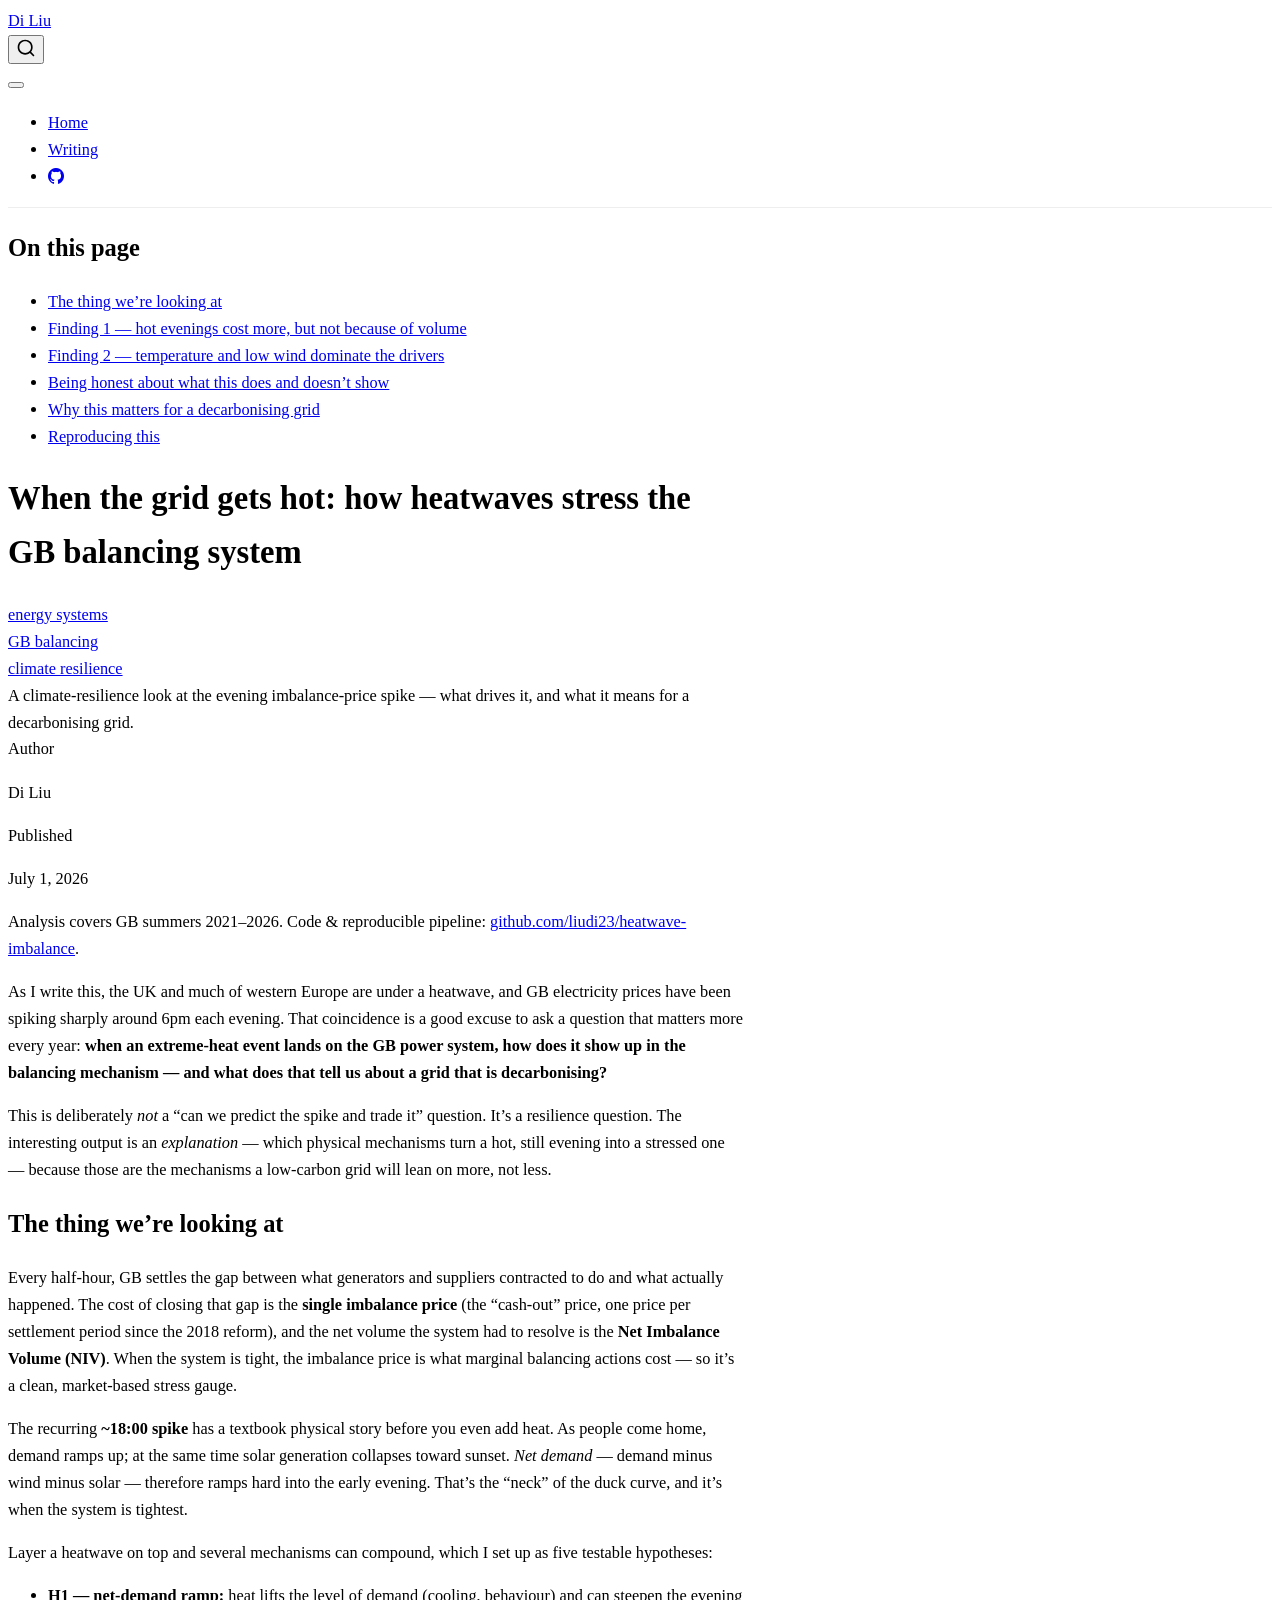
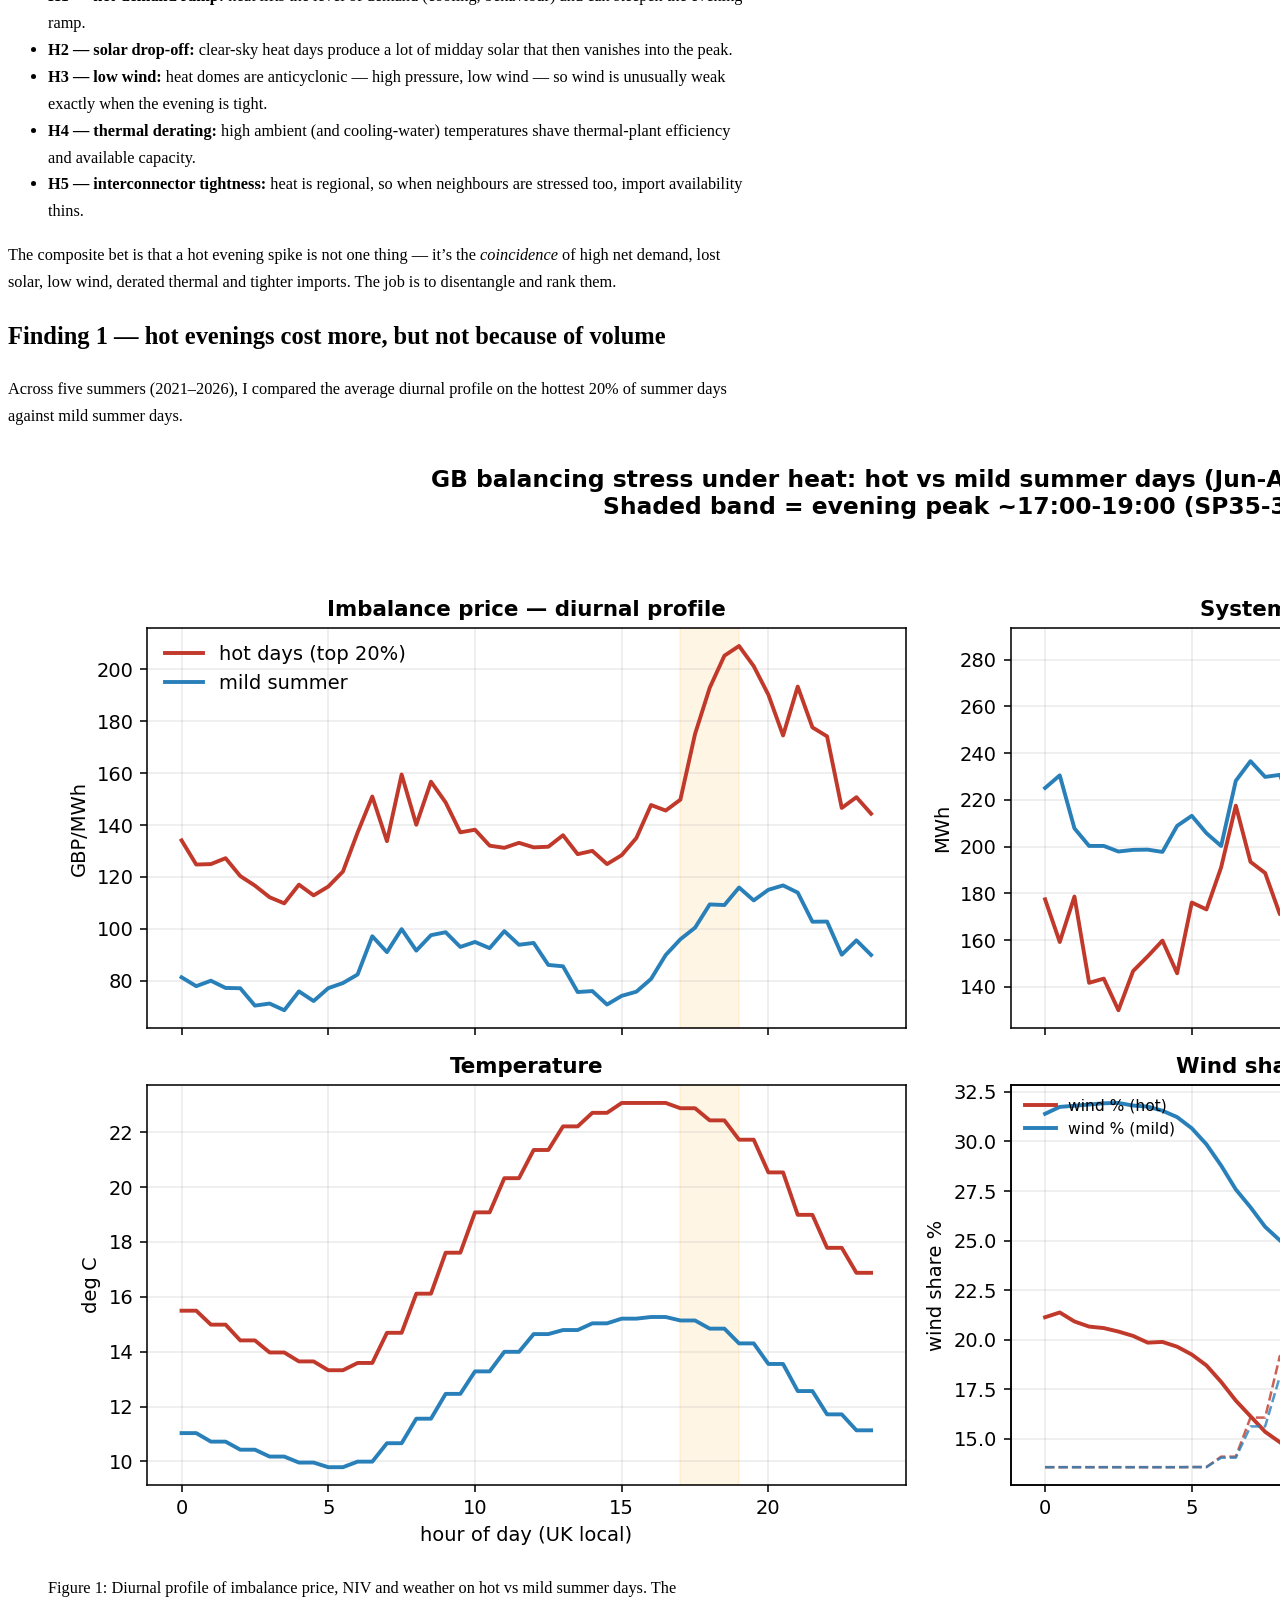
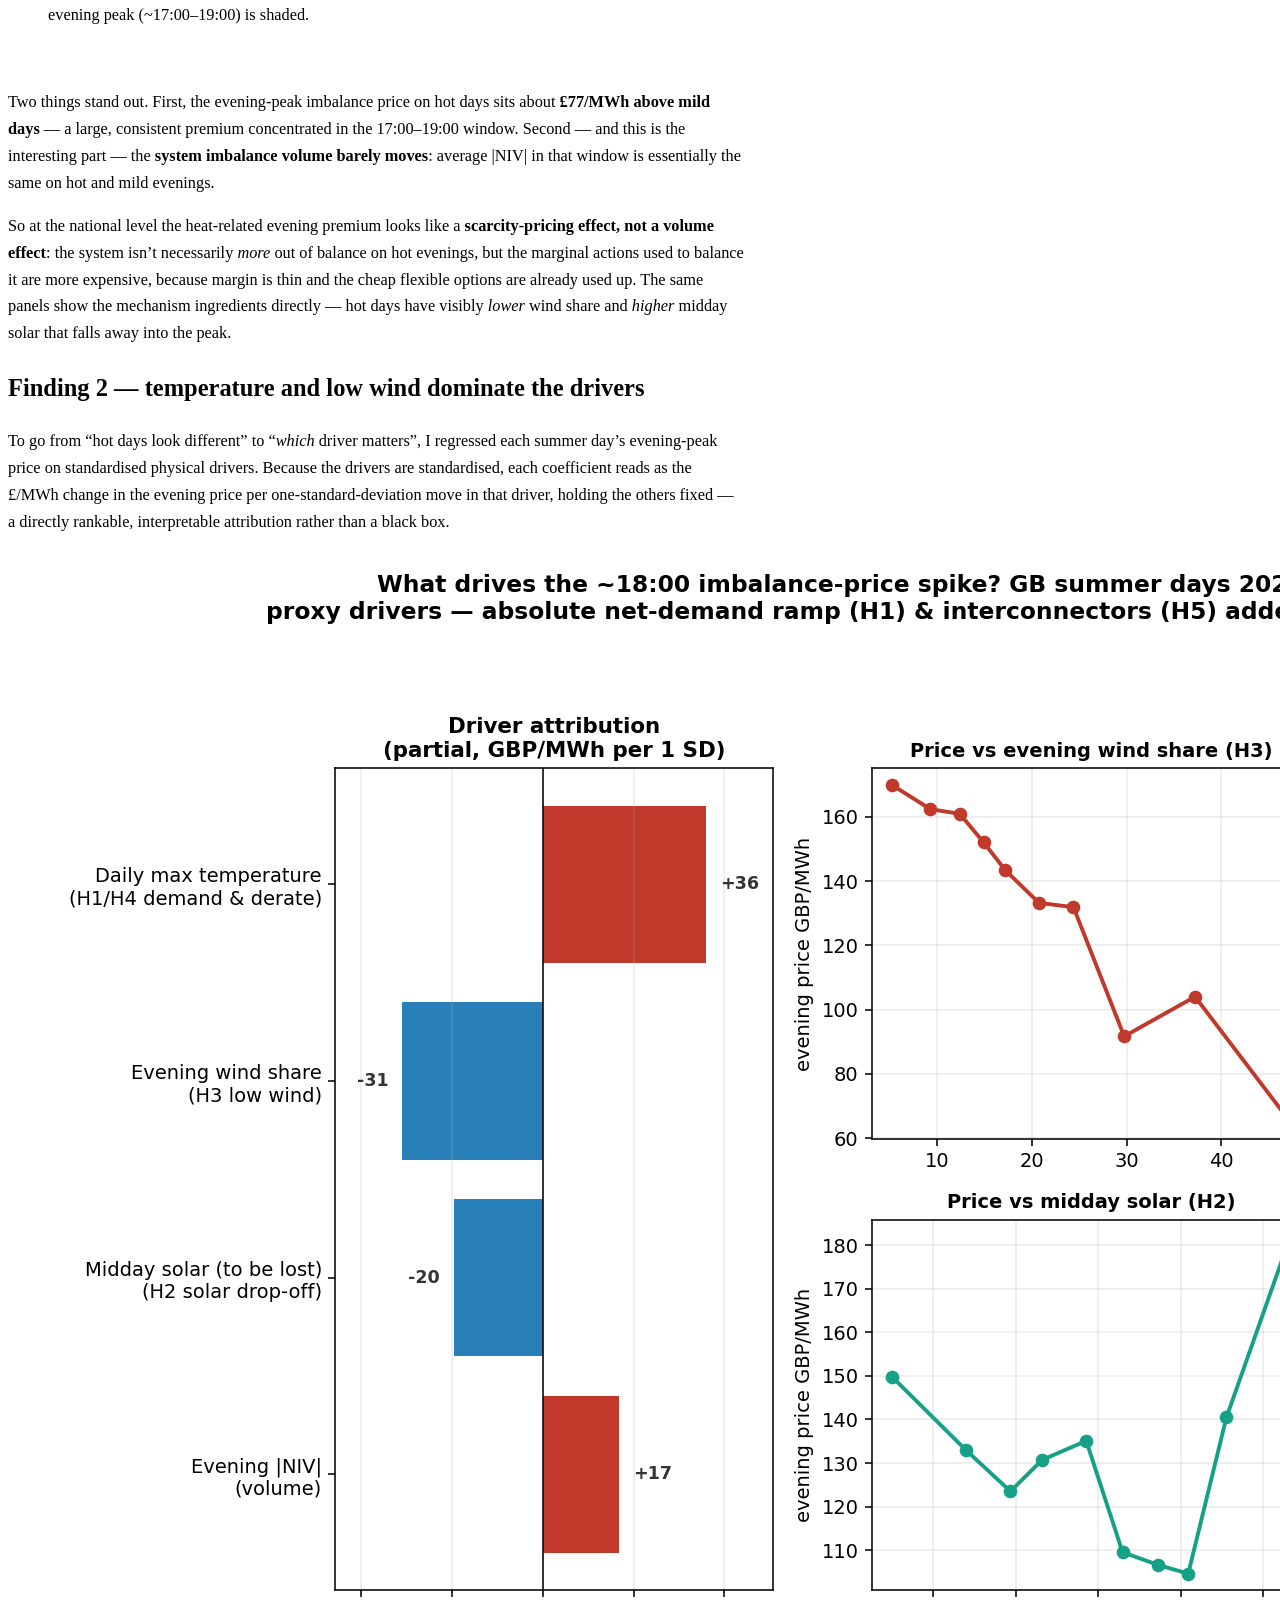
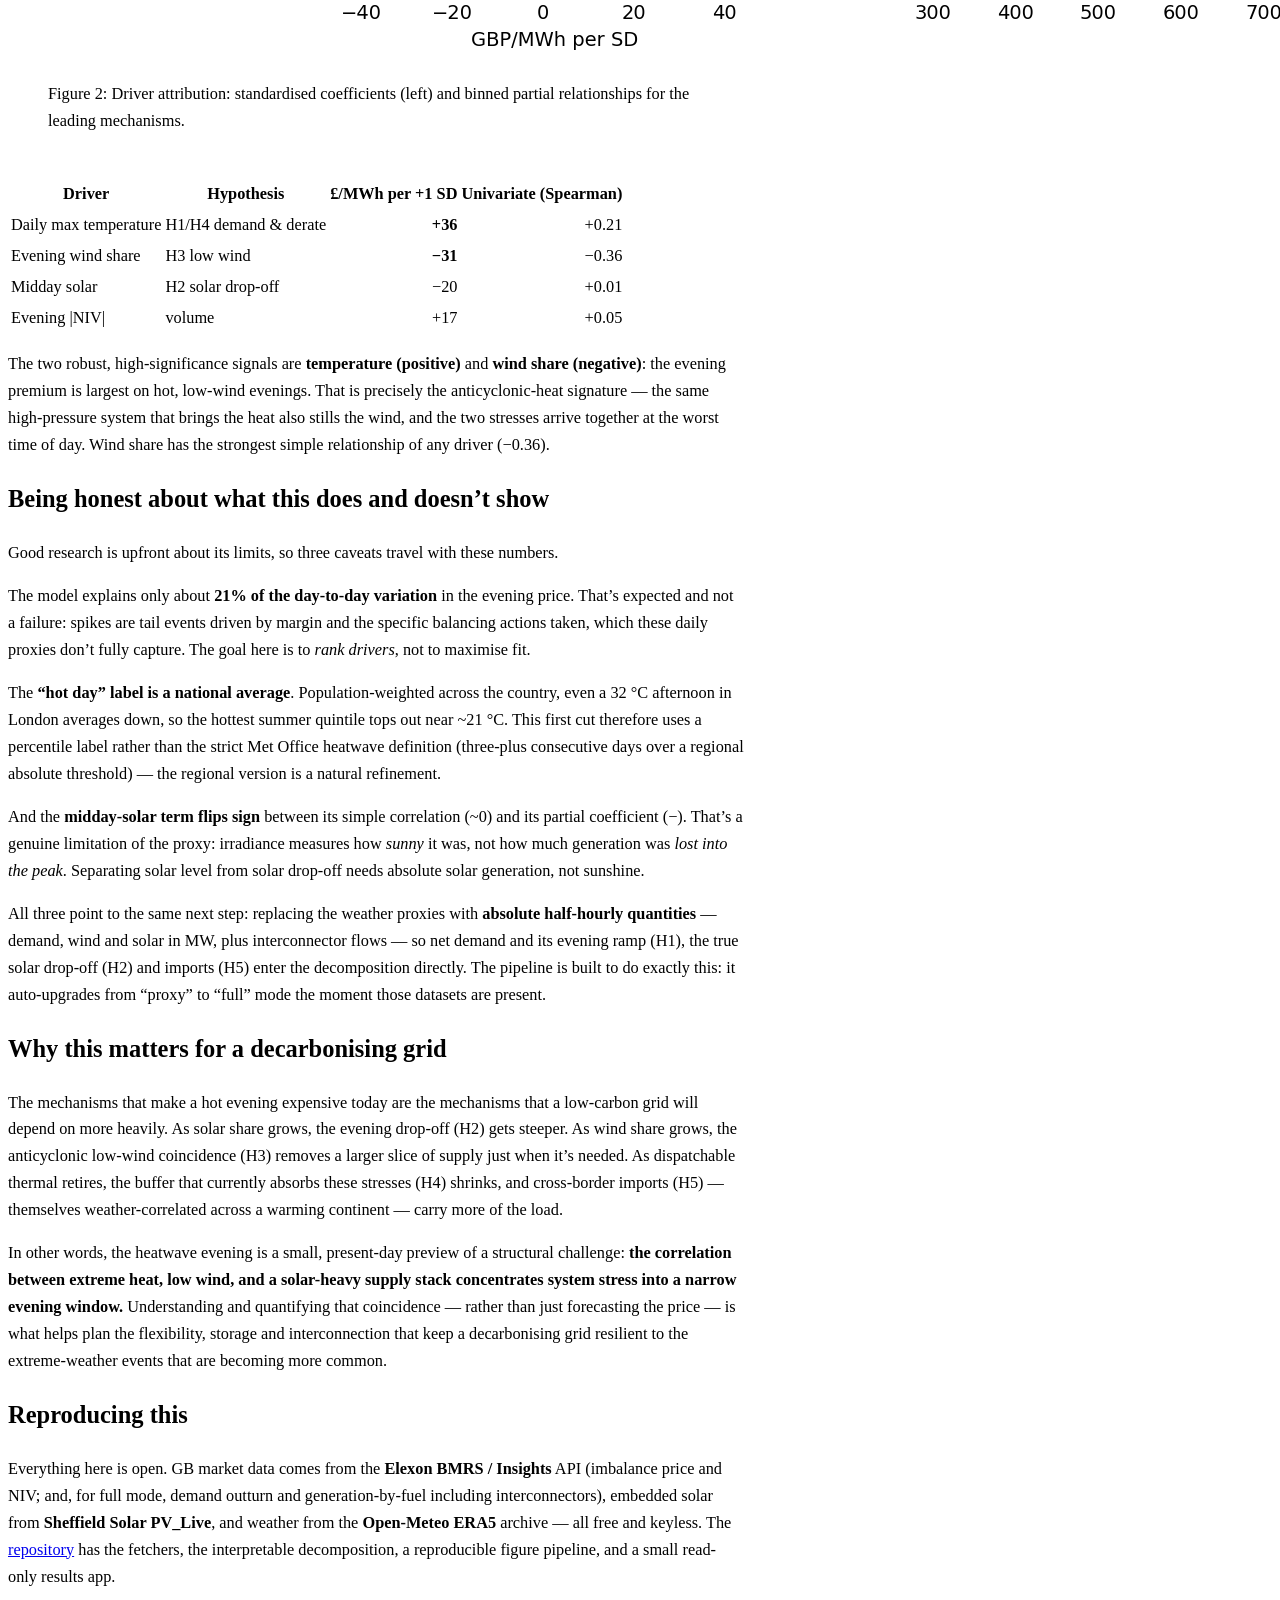
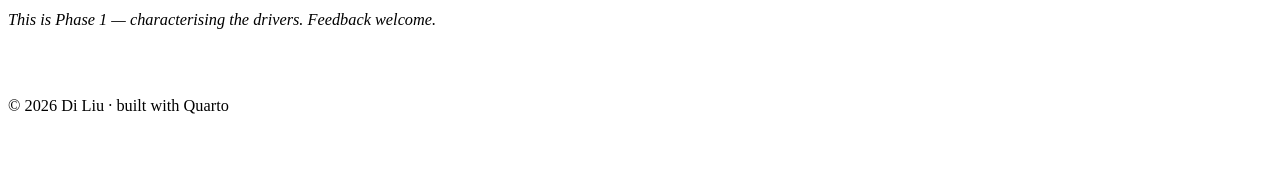
==== posts/heatwave-imbalance/index.html @ 408c0758 "Built site for gh-pages" ====
<!DOCTYPE html>
<html xmlns="http://www.w3.org/1999/xhtml" lang="en" xml:lang="en"><head>

<meta charset="utf-8">
<meta name="generator" content="quarto-1.9.38">

<meta name="viewport" content="width=device-width, initial-scale=1.0, user-scalable=yes">

<meta name="author" content="Di Liu">
<meta name="dcterms.date" content="2026-07-01">
<meta name="description" content="A climate-resilience look at the evening imbalance-price spike — what drives it, and what it means for a decarbonising grid.">

<title>When the grid gets hot: how heatwaves stress the GB balancing system – Di Liu</title>
<style>
/* Default styles provided by pandoc.
** See https://pandoc.org/MANUAL.html#variables-for-html for config info.
*/
code{white-space: pre-wrap;}
span.smallcaps{font-variant: small-caps;}
div.columns{display: flex; gap: min(4vw, 1.5em);}
div.column{flex: auto; overflow-x: auto;}
div.hanging-indent{margin-left: 1.5em; text-indent: -1.5em;}
ul.task-list{list-style: none;}
ul.task-list li input[type="checkbox"] {
  width: 0.8em;
  margin: 0 0.8em 0.2em -1em; /* quarto-specific, see https://github.com/quarto-dev/quarto-cli/issues/4556 */ 
  vertical-align: middle;
}
</style>


<script src="../../site_libs/quarto-nav/quarto-nav.js"></script>
<script src="../../site_libs/quarto-nav/headroom.min.js"></script>
<script src="../../site_libs/clipboard/clipboard.min.js"></script>
<script src="../../site_libs/quarto-search/autocomplete.umd.js"></script>
<script src="../../site_libs/quarto-search/fuse.min.js"></script>
<script src="../../site_libs/quarto-search/quarto-search.js"></script>
<meta name="quarto:offset" content="../../">
<script src="../../site_libs/quarto-html/quarto.js" type="module"></script>
<script src="../../site_libs/quarto-html/tabsets/tabsets.js" type="module"></script>
<script src="../../site_libs/quarto-html/popper.min.js"></script>
<script src="../../site_libs/quarto-html/tippy.umd.min.js"></script>
<script src="../../site_libs/quarto-html/anchor.min.js"></script>
<link href="../../site_libs/quarto-html/tippy.css" rel="stylesheet">
<link href="../../site_libs/quarto-html/quarto-syntax-highlighting-15634bcf2e68342d4ad2dfa704d543f6.css" rel="stylesheet" id="quarto-text-highlighting-styles">
<script src="../../site_libs/bootstrap/bootstrap.min.js"></script>
<link href="../../site_libs/bootstrap/bootstrap-icons.css" rel="stylesheet">
<link href="../../site_libs/bootstrap/bootstrap-bba5ebae505b5c03f3f0d8040a416a6b.min.css" rel="stylesheet" append-hash="true" id="quarto-bootstrap" data-mode="light">
<script id="quarto-search-options" type="application/json">{
  "location": "navbar",
  "copy-button": false,
  "collapse-after": 3,
  "panel-placement": "end",
  "type": "overlay",
  "limit": 50,
  "keyboard-shortcut": [
    "f",
    "/",
    "s"
  ],
  "show-item-context": false,
  "language": {
    "search-no-results-text": "No results",
    "search-matching-documents-text": "matching documents",
    "search-copy-link-title": "Copy link to search",
    "search-hide-matches-text": "Hide additional matches",
    "search-more-match-text": "more match in this document",
    "search-more-matches-text": "more matches in this document",
    "search-clear-button-title": "Clear",
    "search-text-placeholder": "",
    "search-detached-cancel-button-title": "Cancel",
    "search-submit-button-title": "Submit",
    "search-label": "Search"
  }
}</script>


<link rel="stylesheet" href="../../styles.css">
</head>

<body class="nav-fixed quarto-light">

<div id="quarto-search-results"></div>
  <header id="quarto-header" class="headroom fixed-top">
    <nav class="navbar navbar-expand-lg " data-bs-theme="dark">
      <div class="navbar-container container-fluid">
      <div class="navbar-brand-container mx-auto">
    <a class="navbar-brand" href="../../index.html">
    <span class="navbar-title">Di Liu</span>
    </a>
  </div>
            <div id="quarto-search" class="" title="Search"></div>
          <button class="navbar-toggler" type="button" data-bs-toggle="collapse" data-bs-target="#navbarCollapse" aria-controls="navbarCollapse" role="menu" aria-expanded="false" aria-label="Toggle navigation" onclick="if (window.quartoToggleHeadroom) { window.quartoToggleHeadroom(); }">
  <span class="navbar-toggler-icon"></span>
</button>
          <div class="collapse navbar-collapse" id="navbarCollapse">
            <ul class="navbar-nav navbar-nav-scroll ms-auto">
  <li class="nav-item">
    <a class="nav-link" href="../../index.html"> 
<span class="menu-text">Home</span></a>
  </li>  
  <li class="nav-item">
    <a class="nav-link" href="../../writing.html"> 
<span class="menu-text">Writing</span></a>
  </li>  
  <li class="nav-item compact">
    <a class="nav-link" href="https://github.com/liudi23"> <i class="bi bi-github" role="img" aria-label="GitHub">
</i> 
<span class="menu-text"></span></a>
  </li>  
</ul>
          </div> <!-- /navcollapse -->
            <div class="quarto-navbar-tools">
</div>
      </div> <!-- /container-fluid -->
    </nav>
</header>
<!-- content -->
<div id="quarto-content" class="quarto-container page-columns page-rows-contents page-layout-article page-navbar">
<!-- sidebar -->
<!-- margin-sidebar -->
    <div id="quarto-margin-sidebar" class="sidebar margin-sidebar">
        <nav id="TOC" role="doc-toc" class="toc-active">
    <h2 id="toc-title">On this page</h2>
   
  <ul class="collapse">
  <li><a href="#the-thing-were-looking-at" id="toc-the-thing-were-looking-at" class="nav-link active" data-scroll-target="#the-thing-were-looking-at">The thing we’re looking at</a></li>
  <li><a href="#finding-1-hot-evenings-cost-more-but-not-because-of-volume" id="toc-finding-1-hot-evenings-cost-more-but-not-because-of-volume" class="nav-link" data-scroll-target="#finding-1-hot-evenings-cost-more-but-not-because-of-volume">Finding 1 — hot evenings cost more, but not because of volume</a></li>
  <li><a href="#finding-2-temperature-and-low-wind-dominate-the-drivers" id="toc-finding-2-temperature-and-low-wind-dominate-the-drivers" class="nav-link" data-scroll-target="#finding-2-temperature-and-low-wind-dominate-the-drivers">Finding 2 — temperature and low wind dominate the drivers</a></li>
  <li><a href="#being-honest-about-what-this-does-and-doesnt-show" id="toc-being-honest-about-what-this-does-and-doesnt-show" class="nav-link" data-scroll-target="#being-honest-about-what-this-does-and-doesnt-show">Being honest about what this does and doesn’t show</a></li>
  <li><a href="#why-this-matters-for-a-decarbonising-grid" id="toc-why-this-matters-for-a-decarbonising-grid" class="nav-link" data-scroll-target="#why-this-matters-for-a-decarbonising-grid">Why this matters for a decarbonising grid</a></li>
  <li><a href="#reproducing-this" id="toc-reproducing-this" class="nav-link" data-scroll-target="#reproducing-this">Reproducing this</a></li>
  </ul>
</nav>
    </div>
<!-- main -->
<main class="content" id="quarto-document-content">

<header id="title-block-header" class="quarto-title-block default">
<div class="quarto-title">
<h1 class="title">When the grid gets hot: how heatwaves stress the GB balancing system</h1>
  <div class="quarto-categories">
    <div class="quarto-category">energy systems</div>
    <div class="quarto-category">GB balancing</div>
    <div class="quarto-category">climate resilience</div>
  </div>
  </div>

<div>
  <div class="description">
    A climate-resilience look at the evening imbalance-price spike — what drives it, and what it means for a decarbonising grid.
  </div>
</div>


<div class="quarto-title-meta">

    <div>
    <div class="quarto-title-meta-heading">Author</div>
    <div class="quarto-title-meta-contents">
             <p>Di Liu </p>
          </div>
  </div>
    
    <div>
    <div class="quarto-title-meta-heading">Published</div>
    <div class="quarto-title-meta-contents">
      <p class="date">July 1, 2026</p>
    </div>
  </div>
  
    
  </div>
  


</header>


<div class="callout callout-style-simple callout-note">
<div class="callout-body d-flex">
<div class="callout-icon-container">
<i class="callout-icon"></i>
</div>
<div class="callout-body-container">
<p>Analysis covers GB summers 2021–2026. Code &amp; reproducible pipeline: <a href="https://github.com/liudi23/heatwave-imbalance">github.com/liudi23/heatwave-imbalance</a>. <!-- Add your live Streamlit app link here once deployed. --></p>
</div>
</div>
</div>
<p>As I write this, the UK and much of western Europe are under a heatwave, and GB electricity prices have been spiking sharply around 6pm each evening. That coincidence is a good excuse to ask a question that matters more every year: <strong>when an extreme-heat event lands on the GB power system, how does it show up in the balancing mechanism — and what does that tell us about a grid that is decarbonising?</strong></p>
<p>This is deliberately <em>not</em> a “can we predict the spike and trade it” question. It’s a resilience question. The interesting output is an <em>explanation</em> — which physical mechanisms turn a hot, still evening into a stressed one — because those are the mechanisms a low-carbon grid will lean on more, not less.</p>
<section id="the-thing-were-looking-at" class="level2">
<h2 class="anchored" data-anchor-id="the-thing-were-looking-at">The thing we’re looking at</h2>
<p>Every half-hour, GB settles the gap between what generators and suppliers contracted to do and what actually happened. The cost of closing that gap is the <strong>single imbalance price</strong> (the “cash-out” price, one price per settlement period since the 2018 reform), and the net volume the system had to resolve is the <strong>Net Imbalance Volume (NIV)</strong>. When the system is tight, the imbalance price is what marginal balancing actions cost — so it’s a clean, market-based stress gauge.</p>
<p>The recurring <strong>~18:00 spike</strong> has a textbook physical story before you even add heat. As people come home, demand ramps up; at the same time solar generation collapses toward sunset. <em>Net demand</em> — demand minus wind minus solar — therefore ramps hard into the early evening. That’s the “neck” of the duck curve, and it’s when the system is tightest.</p>
<p>Layer a heatwave on top and several mechanisms can compound, which I set up as five testable hypotheses:</p>
<ul>
<li><strong>H1 — net-demand ramp:</strong> heat lifts the level of demand (cooling, behaviour) and can steepen the evening ramp.</li>
<li><strong>H2 — solar drop-off:</strong> clear-sky heat days produce a lot of midday solar that then vanishes into the peak.</li>
<li><strong>H3 — low wind:</strong> heat domes are anticyclonic — high pressure, low wind — so wind is unusually weak exactly when the evening is tight.</li>
<li><strong>H4 — thermal derating:</strong> high ambient (and cooling-water) temperatures shave thermal-plant efficiency and available capacity.</li>
<li><strong>H5 — interconnector tightness:</strong> heat is regional, so when neighbours are stressed too, import availability thins.</li>
</ul>
<p>The composite bet is that a hot evening spike is not one thing — it’s the <em>coincidence</em> of high net demand, lost solar, low wind, derated thermal and tighter imports. The job is to disentangle and rank them.</p>
</section>
<section id="finding-1-hot-evenings-cost-more-but-not-because-of-volume" class="level2">
<h2 class="anchored" data-anchor-id="finding-1-hot-evenings-cost-more-but-not-because-of-volume">Finding 1 — hot evenings cost more, but not because of volume</h2>
<p>Across five summers (2021–2026), I compared the average diurnal profile on the hottest 20% of summer days against mild summer days.</p>
<div id="fig-diurnal" class="quarto-float quarto-figure quarto-figure-center anchored">
<figure class="quarto-float quarto-float-fig figure">
<div aria-describedby="fig-diurnal-caption-0ceaefa1-69ba-4598-a22c-09a6ac19f8ca">
<img src="heatwave_diurnal_profile.png" class="img-fluid figure-img">
</div>
<figcaption class="quarto-float-caption-bottom quarto-float-caption quarto-float-fig" id="fig-diurnal-caption-0ceaefa1-69ba-4598-a22c-09a6ac19f8ca">
Figure&nbsp;1: Diurnal profile of imbalance price, NIV and weather on hot vs mild summer days. The evening peak (~17:00–19:00) is shaded.
</figcaption>
</figure>
</div>
<p>Two things stand out. First, the evening-peak imbalance price on hot days sits about <strong>£77/MWh above mild days</strong> — a large, consistent premium concentrated in the 17:00–19:00 window. Second — and this is the interesting part — the <strong>system imbalance volume barely moves</strong>: average |NIV| in that window is essentially the same on hot and mild evenings.</p>
<p>So at the national level the heat-related evening premium looks like a <strong>scarcity-pricing effect, not a volume effect</strong>: the system isn’t necessarily <em>more</em> out of balance on hot evenings, but the marginal actions used to balance it are more expensive, because margin is thin and the cheap flexible options are already used up. The same panels show the mechanism ingredients directly — hot days have visibly <em>lower</em> wind share and <em>higher</em> midday solar that falls away into the peak.</p>
</section>
<section id="finding-2-temperature-and-low-wind-dominate-the-drivers" class="level2">
<h2 class="anchored" data-anchor-id="finding-2-temperature-and-low-wind-dominate-the-drivers">Finding 2 — temperature and low wind dominate the drivers</h2>
<p>To go from “hot days look different” to “<em>which</em> driver matters”, I regressed each summer day’s evening-peak price on standardised physical drivers. Because the drivers are standardised, each coefficient reads as the £/MWh change in the evening price per one-standard-deviation move in that driver, holding the others fixed — a directly rankable, interpretable attribution rather than a black box.</p>
<div id="fig-decomp" class="quarto-float quarto-figure quarto-figure-center anchored">
<figure class="quarto-float quarto-float-fig figure">
<div aria-describedby="fig-decomp-caption-0ceaefa1-69ba-4598-a22c-09a6ac19f8ca">
<img src="spike_decomposition.png" class="img-fluid figure-img">
</div>
<figcaption class="quarto-float-caption-bottom quarto-float-caption quarto-float-fig" id="fig-decomp-caption-0ceaefa1-69ba-4598-a22c-09a6ac19f8ca">
Figure&nbsp;2: Driver attribution: standardised coefficients (left) and binned partial relationships for the leading mechanisms.
</figcaption>
</figure>
</div>
<table class="caption-top table">
<thead>
<tr class="header">
<th>Driver</th>
<th>Hypothesis</th>
<th style="text-align: right;">£/MWh per +1 SD</th>
<th style="text-align: right;">Univariate (Spearman)</th>
</tr>
</thead>
<tbody>
<tr class="odd">
<td>Daily max temperature</td>
<td>H1/H4 demand &amp; derate</td>
<td style="text-align: right;"><strong>+36</strong></td>
<td style="text-align: right;">+0.21</td>
</tr>
<tr class="even">
<td>Evening wind share</td>
<td>H3 low wind</td>
<td style="text-align: right;"><strong>−31</strong></td>
<td style="text-align: right;">−0.36</td>
</tr>
<tr class="odd">
<td>Midday solar</td>
<td>H2 solar drop-off</td>
<td style="text-align: right;">−20</td>
<td style="text-align: right;">+0.01</td>
</tr>
<tr class="even">
<td>Evening |NIV|</td>
<td>volume</td>
<td style="text-align: right;">+17</td>
<td style="text-align: right;">+0.05</td>
</tr>
</tbody>
</table>
<p>The two robust, high-significance signals are <strong>temperature (positive)</strong> and <strong>wind share (negative)</strong>: the evening premium is largest on hot, low-wind evenings. That is precisely the anticyclonic-heat signature — the same high-pressure system that brings the heat also stills the wind, and the two stresses arrive together at the worst time of day. Wind share has the strongest simple relationship of any driver (−0.36).</p>
</section>
<section id="being-honest-about-what-this-does-and-doesnt-show" class="level2">
<h2 class="anchored" data-anchor-id="being-honest-about-what-this-does-and-doesnt-show">Being honest about what this does and doesn’t show</h2>
<p>Good research is upfront about its limits, so three caveats travel with these numbers.</p>
<p>The model explains only about <strong>21% of the day-to-day variation</strong> in the evening price. That’s expected and not a failure: spikes are tail events driven by margin and the specific balancing actions taken, which these daily proxies don’t fully capture. The goal here is to <em>rank drivers</em>, not to maximise fit.</p>
<p>The <strong>“hot day” label is a national average</strong>. Population-weighted across the country, even a 32 °C afternoon in London averages down, so the hottest summer quintile tops out near ~21 °C. This first cut therefore uses a percentile label rather than the strict Met Office heatwave definition (three-plus consecutive days over a regional absolute threshold) — the regional version is a natural refinement.</p>
<p>And the <strong>midday-solar term flips sign</strong> between its simple correlation (~0) and its partial coefficient (−). That’s a genuine limitation of the proxy: irradiance measures how <em>sunny</em> it was, not how much generation was <em>lost into the peak</em>. Separating solar level from solar drop-off needs absolute solar generation, not sunshine.</p>
<p>All three point to the same next step: replacing the weather proxies with <strong>absolute half-hourly quantities</strong> — demand, wind and solar in MW, plus interconnector flows — so net demand and its evening ramp (H1), the true solar drop-off (H2) and imports (H5) enter the decomposition directly. The pipeline is built to do exactly this: it auto-upgrades from “proxy” to “full” mode the moment those datasets are present.</p>
</section>
<section id="why-this-matters-for-a-decarbonising-grid" class="level2">
<h2 class="anchored" data-anchor-id="why-this-matters-for-a-decarbonising-grid">Why this matters for a decarbonising grid</h2>
<p>The mechanisms that make a hot evening expensive today are the mechanisms that a low-carbon grid will depend on more heavily. As solar share grows, the evening drop-off (H2) gets steeper. As wind share grows, the anticyclonic low-wind coincidence (H3) removes a larger slice of supply just when it’s needed. As dispatchable thermal retires, the buffer that currently absorbs these stresses (H4) shrinks, and cross-border imports (H5) — themselves weather-correlated across a warming continent — carry more of the load.</p>
<p>In other words, the heatwave evening is a small, present-day preview of a structural challenge: <strong>the correlation between extreme heat, low wind, and a solar-heavy supply stack concentrates system stress into a narrow evening window.</strong> Understanding and quantifying that coincidence — rather than just forecasting the price — is what helps plan the flexibility, storage and interconnection that keep a decarbonising grid resilient to the extreme-weather events that are becoming more common.</p>
</section>
<section id="reproducing-this" class="level2">
<h2 class="anchored" data-anchor-id="reproducing-this">Reproducing this</h2>
<p>Everything here is open. GB market data comes from the <strong>Elexon BMRS / Insights</strong> API (imbalance price and NIV; and, for full mode, demand outturn and generation-by-fuel including interconnectors), embedded solar from <strong>Sheffield Solar PV_Live</strong>, and weather from the <strong>Open-Meteo ERA5</strong> archive — all free and keyless. The <a href="https://github.com/liudi23/heatwave-imbalance">repository</a> has the fetchers, the interpretable decomposition, a reproducible figure pipeline, and a small read-only results app.</p>
<p><em>This is Phase 1 — characterising the drivers. Feedback welcome.</em></p>


</section>

</main> <!-- /main -->
<script id="quarto-html-after-body" type="application/javascript">
  window.document.addEventListener("DOMContentLoaded", function (event) {
    const icon = "";
    const anchorJS = new window.AnchorJS();
    anchorJS.options = {
      placement: 'right',
      icon: icon
    };
    anchorJS.add('.anchored');
    const isCodeAnnotation = (el) => {
      for (const clz of el.classList) {
        if (clz.startsWith('code-annotation-')) {                     
          return true;
        }
      }
      return false;
    }
    const onCopySuccess = function(e) {
      // button target
      const button = e.trigger;
      // don't keep focus
      button.blur();
      // flash "checked"
      button.classList.add('code-copy-button-checked');
      var currentTitle = button.getAttribute("title");
      button.setAttribute("title", "Copied!");
      let tooltip;
      if (window.bootstrap) {
        button.setAttribute("data-bs-toggle", "tooltip");
        button.setAttribute("data-bs-placement", "left");
        button.setAttribute("data-bs-title", "Copied!");
        tooltip = new bootstrap.Tooltip(button, 
          { trigger: "manual", 
            customClass: "code-copy-button-tooltip",
            offset: [0, -8]});
        tooltip.show();    
      }
      setTimeout(function() {
        if (tooltip) {
          tooltip.hide();
          button.removeAttribute("data-bs-title");
          button.removeAttribute("data-bs-toggle");
          button.removeAttribute("data-bs-placement");
        }
        button.setAttribute("title", currentTitle);
        button.classList.remove('code-copy-button-checked');
      }, 1000);
      // clear code selection
      e.clearSelection();
    }
    const getTextToCopy = function(trigger) {
      const outerScaffold = trigger.parentElement.cloneNode(true);
      const codeEl = outerScaffold.querySelector('code');
      for (const childEl of codeEl.children) {
        if (isCodeAnnotation(childEl)) {
          childEl.remove();
        }
      }
      return codeEl.innerText;
    }
    const clipboard = new window.ClipboardJS('.code-copy-button:not([data-in-quarto-modal])', {
      text: getTextToCopy
    });
    clipboard.on('success', onCopySuccess);
    if (window.document.getElementById('quarto-embedded-source-code-modal')) {
      const clipboardModal = new window.ClipboardJS('.code-copy-button[data-in-quarto-modal]', {
        text: getTextToCopy,
        container: window.document.getElementById('quarto-embedded-source-code-modal')
      });
      clipboardModal.on('success', onCopySuccess);
    }
      var localhostRegex = new RegExp(/^(?:http|https):\/\/localhost\:?[0-9]*\//);
      var mailtoRegex = new RegExp(/^mailto:/);
        var filterRegex = new RegExp("https:\/\/liudi23\.github\.io");
      var isInternal = (href) => {
          return filterRegex.test(href) || localhostRegex.test(href) || mailtoRegex.test(href);
      }
      // Inspect non-navigation links and adorn them if external
     var links = window.document.querySelectorAll('a[href]:not(.nav-link):not(.navbar-brand):not(.toc-action):not(.sidebar-link):not(.sidebar-item-toggle):not(.pagination-link):not(.no-external):not([aria-hidden]):not(.dropdown-item):not(.quarto-navigation-tool):not(.about-link)');
      for (var i=0; i<links.length; i++) {
        const link = links[i];
        if (!isInternal(link.href)) {
          // undo the damage that might have been done by quarto-nav.js in the case of
          // links that we want to consider external
          if (link.dataset.originalHref !== undefined) {
            link.href = link.dataset.originalHref;
          }
        }
      }
    function tippyHover(el, contentFn, onTriggerFn, onUntriggerFn) {
      const config = {
        allowHTML: true,
        maxWidth: 500,
        delay: 100,
        arrow: false,
        appendTo: function(el) {
            return el.parentElement;
        },
        interactive: true,
        interactiveBorder: 10,
        theme: 'quarto',
        placement: 'bottom-start',
      };
      if (contentFn) {
        config.content = contentFn;
      }
      if (onTriggerFn) {
        config.onTrigger = onTriggerFn;
      }
      if (onUntriggerFn) {
        config.onUntrigger = onUntriggerFn;
      }
      window.tippy(el, config); 
    }
    const noterefs = window.document.querySelectorAll('a[role="doc-noteref"]');
    for (var i=0; i<noterefs.length; i++) {
      const ref = noterefs[i];
      tippyHover(ref, function() {
        // use id or data attribute instead here
        let href = ref.getAttribute('data-footnote-href') || ref.getAttribute('href');
        try { href = new URL(href).hash; } catch {}
        const id = href.replace(/^#\/?/, "");
        const note = window.document.getElementById(id);
        if (note) {
          return note.innerHTML;
        } else {
          return "";
        }
      });
    }
    const xrefs = window.document.querySelectorAll('a.quarto-xref');
    const processXRef = (id, note) => {
      // Strip column container classes
      const stripColumnClz = (el) => {
        el.classList.remove("page-full", "page-columns");
        if (el.children) {
          for (const child of el.children) {
            stripColumnClz(child);
          }
        }
      }
      stripColumnClz(note)
      if (id === null || id.startsWith('sec-')) {
        // Special case sections, only their first couple elements
        const container = document.createElement("div");
        if (note.children && note.children.length > 2) {
          container.appendChild(note.children[0].cloneNode(true));
          for (let i = 1; i < note.children.length; i++) {
            const child = note.children[i];
            if (child.tagName === "P" && child.innerText === "") {
              continue;
            } else {
              container.appendChild(child.cloneNode(true));
              break;
            }
          }
          if (window.Quarto?.typesetMath) {
            window.Quarto.typesetMath(container);
          }
          return container.innerHTML
        } else {
          if (window.Quarto?.typesetMath) {
            window.Quarto.typesetMath(note);
          }
          return note.innerHTML;
        }
      } else {
        // Remove any anchor links if they are present
        const anchorLink = note.querySelector('a.anchorjs-link');
        if (anchorLink) {
          anchorLink.remove();
        }
        if (window.Quarto?.typesetMath) {
          window.Quarto.typesetMath(note);
        }
        if (note.classList.contains("callout")) {
          return note.outerHTML;
        } else {
          return note.innerHTML;
        }
      }
    }
    for (var i=0; i<xrefs.length; i++) {
      const xref = xrefs[i];
      tippyHover(xref, undefined, function(instance) {
        instance.disable();
        let url = xref.getAttribute('href');
        let hash = undefined; 
        if (url.startsWith('#')) {
          hash = url;
        } else {
          try { hash = new URL(url).hash; } catch {}
        }
        if (hash) {
          const id = hash.replace(/^#\/?/, "");
          const note = window.document.getElementById(id);
          if (note !== null) {
            try {
              const html = processXRef(id, note.cloneNode(true));
              instance.setContent(html);
            } finally {
              instance.enable();
              instance.show();
            }
          } else {
            // See if we can fetch this
            fetch(url.split('#')[0])
            .then(res => res.text())
            .then(html => {
              const parser = new DOMParser();
              const htmlDoc = parser.parseFromString(html, "text/html");
              const note = htmlDoc.getElementById(id);
              if (note !== null) {
                const html = processXRef(id, note);
                instance.setContent(html);
              } 
            }).finally(() => {
              instance.enable();
              instance.show();
            });
          }
        } else {
          // See if we can fetch a full url (with no hash to target)
          // This is a special case and we should probably do some content thinning / targeting
          fetch(url)
          .then(res => res.text())
          .then(html => {
            const parser = new DOMParser();
            const htmlDoc = parser.parseFromString(html, "text/html");
            const note = htmlDoc.querySelector('main.content');
            if (note !== null) {
              // This should only happen for chapter cross references
              // (since there is no id in the URL)
              // remove the first header
              if (note.children.length > 0 && note.children[0].tagName === "HEADER") {
                note.children[0].remove();
              }
              const html = processXRef(null, note);
              instance.setContent(html);
            } 
          }).finally(() => {
            instance.enable();
            instance.show();
          });
        }
      }, function(instance) {
      });
    }
        let selectedAnnoteEl;
        const selectorForAnnotation = ( cell, annotation) => {
          let cellAttr = 'data-code-cell="' + cell + '"';
          let lineAttr = 'data-code-annotation="' +  annotation + '"';
          const selector = 'span[' + cellAttr + '][' + lineAttr + ']';
          return selector;
        }
        const selectCodeLines = (annoteEl) => {
          const doc = window.document;
          const targetCell = annoteEl.getAttribute("data-target-cell");
          const targetAnnotation = annoteEl.getAttribute("data-target-annotation");
          const annoteSpan = window.document.querySelector(selectorForAnnotation(targetCell, targetAnnotation));
          const lines = annoteSpan.getAttribute("data-code-lines").split(",");
          const lineIds = lines.map((line) => {
            return targetCell + "-" + line;
          })
          let top = null;
          let height = null;
          let parent = null;
          if (lineIds.length > 0) {
              //compute the position of the single el (top and bottom and make a div)
              const el = window.document.getElementById(lineIds[0]);
              top = el.offsetTop;
              height = el.offsetHeight;
              parent = el.parentElement.parentElement;
            if (lineIds.length > 1) {
              const lastEl = window.document.getElementById(lineIds[lineIds.length - 1]);
              const bottom = lastEl.offsetTop + lastEl.offsetHeight;
              height = bottom - top;
            }
            if (top !== null && height !== null && parent !== null) {
              // cook up a div (if necessary) and position it 
              let div = window.document.getElementById("code-annotation-line-highlight");
              if (div === null) {
                div = window.document.createElement("div");
                div.setAttribute("id", "code-annotation-line-highlight");
                div.style.position = 'absolute';
                parent.appendChild(div);
              }
              div.style.top = top - 2 + "px";
              div.style.height = height + 4 + "px";
              div.style.left = 0;
              let gutterDiv = window.document.getElementById("code-annotation-line-highlight-gutter");
              if (gutterDiv === null) {
                gutterDiv = window.document.createElement("div");
                gutterDiv.setAttribute("id", "code-annotation-line-highlight-gutter");
                gutterDiv.style.position = 'absolute';
                const codeCell = window.document.getElementById(targetCell);
                const gutter = codeCell.querySelector('.code-annotation-gutter');
                gutter.appendChild(gutterDiv);
              }
              gutterDiv.style.top = top - 2 + "px";
              gutterDiv.style.height = height + 4 + "px";
            }
            selectedAnnoteEl = annoteEl;
          }
        };
        const unselectCodeLines = () => {
          const elementsIds = ["code-annotation-line-highlight", "code-annotation-line-highlight-gutter"];
          elementsIds.forEach((elId) => {
            const div = window.document.getElementById(elId);
            if (div) {
              div.remove();
            }
          });
          selectedAnnoteEl = undefined;
        };
          // Handle positioning of the toggle
      window.addEventListener(
        "resize",
        throttle(() => {
          elRect = undefined;
          if (selectedAnnoteEl) {
            selectCodeLines(selectedAnnoteEl);
          }
        }, 10)
      );
      function throttle(fn, ms) {
      let throttle = false;
      let timer;
        return (...args) => {
          if(!throttle) { // first call gets through
              fn.apply(this, args);
              throttle = true;
          } else { // all the others get throttled
              if(timer) clearTimeout(timer); // cancel #2
              timer = setTimeout(() => {
                fn.apply(this, args);
                timer = throttle = false;
              }, ms);
          }
        };
      }
        // Attach click handler to the DT
        const annoteDls = window.document.querySelectorAll('dt[data-target-cell]');
        for (const annoteDlNode of annoteDls) {
          annoteDlNode.addEventListener('click', (event) => {
            const clickedEl = event.target;
            if (clickedEl !== selectedAnnoteEl) {
              unselectCodeLines();
              const activeEl = window.document.querySelector('dt[data-target-cell].code-annotation-active');
              if (activeEl) {
                activeEl.classList.remove('code-annotation-active');
              }
              selectCodeLines(clickedEl);
              clickedEl.classList.add('code-annotation-active');
            } else {
              // Unselect the line
              unselectCodeLines();
              clickedEl.classList.remove('code-annotation-active');
            }
          });
        }
    const findCites = (el) => {
      const parentEl = el.parentElement;
      if (parentEl) {
        const cites = parentEl.dataset.cites;
        if (cites) {
          return {
            el,
            cites: cites.split(' ')
          };
        } else {
          return findCites(el.parentElement)
        }
      } else {
        return undefined;
      }
    };
    var bibliorefs = window.document.querySelectorAll('a[role="doc-biblioref"]');
    for (var i=0; i<bibliorefs.length; i++) {
      const ref = bibliorefs[i];
      const citeInfo = findCites(ref);
      if (citeInfo) {
        tippyHover(citeInfo.el, function() {
          var popup = window.document.createElement('div');
          citeInfo.cites.forEach(function(cite) {
            var citeDiv = window.document.createElement('div');
            citeDiv.classList.add('hanging-indent');
            citeDiv.classList.add('csl-entry');
            var biblioDiv = window.document.getElementById('ref-' + cite);
            if (biblioDiv) {
              citeDiv.innerHTML = biblioDiv.innerHTML;
            }
            popup.appendChild(citeDiv);
          });
          return popup.innerHTML;
        });
      }
    }
  });
  </script>
</div> <!-- /content -->
<footer class="footer">
  <div class="nav-footer">
    <div class="nav-footer-left">
      &nbsp;
    </div>   
    <div class="nav-footer-center">
<p>© 2026 Di Liu · built with Quarto</p>
</div>
    <div class="nav-footer-right">
      &nbsp;
    </div>
  </div>
</footer>




</body></html>
---- site_libs/quarto-html/tippy.css ----
.tippy-box[data-animation=fade][data-state=hidden]{opacity:0}[data-tippy-root]{max-width:calc(100vw - 10px)}.tippy-box{position:relative;background-color:#333;color:#fff;border-radius:4px;font-size:14px;line-height:1.4;white-space:normal;outline:0;transition-property:transform,visibility,opacity}.tippy-box[data-placement^=top]>.tippy-arrow{bottom:0}.tippy-box[data-placement^=top]>.tippy-arrow:before{bottom:-7px;left:0;border-width:8px 8px 0;border-top-color:initial;transform-origin:center top}.tippy-box[data-placement^=bottom]>.tippy-arrow{top:0}.tippy-box[data-placement^=bottom]>.tippy-arrow:before{top:-7px;left:0;border-width:0 8px 8px;border-bottom-color:initial;transform-origin:center bottom}.tippy-box[data-placement^=left]>.tippy-arrow{right:0}.tippy-box[data-placement^=left]>.tippy-arrow:before{border-width:8px 0 8px 8px;border-left-color:initial;right:-7px;transform-origin:center left}.tippy-box[data-placement^=right]>.tippy-arrow{left:0}.tippy-box[data-placement^=right]>.tippy-arrow:before{left:-7px;border-width:8px 8px 8px 0;border-right-color:initial;transform-origin:center right}.tippy-box[data-inertia][data-state=visible]{transition-timing-function:cubic-bezier(.54,1.5,.38,1.11)}.tippy-arrow{width:16px;height:16px;color:#333}.tippy-arrow:before{content:"";position:absolute;border-color:transparent;border-style:solid}.tippy-content{position:relative;padding:5px 9px;z-index:1}
---- site_libs/quarto-html/quarto-syntax-highlighting-15634bcf2e68342d4ad2dfa704d543f6.css ----
/* quarto syntax highlight colors */
:root {
  --quarto-hl-ot-color: #003B4F;
  --quarto-hl-at-color: #657422;
  --quarto-hl-ss-color: #20794D;
  --quarto-hl-an-color: #5E5E5E;
  --quarto-hl-fu-color: #4758AB;
  --quarto-hl-st-color: #20794D;
  --quarto-hl-cf-color: #003B4F;
  --quarto-hl-op-color: #5E5E5E;
  --quarto-hl-er-color: #AD0000;
  --quarto-hl-bn-color: #AD0000;
  --quarto-hl-al-color: #AD0000;
  --quarto-hl-va-color: #111111;
  --quarto-hl-bu-color: inherit;
  --quarto-hl-ex-color: inherit;
  --quarto-hl-pp-color: #AD0000;
  --quarto-hl-in-color: #5E5E5E;
  --quarto-hl-vs-color: #20794D;
  --quarto-hl-wa-color: #5E5E5E;
  --quarto-hl-do-color: #5E5E5E;
  --quarto-hl-im-color: #00769E;
  --quarto-hl-ch-color: #20794D;
  --quarto-hl-dt-color: #AD0000;
  --quarto-hl-fl-color: #AD0000;
  --quarto-hl-co-color: #5E5E5E;
  --quarto-hl-cv-color: #5E5E5E;
  --quarto-hl-cn-color: #8f5902;
  --quarto-hl-sc-color: #5E5E5E;
  --quarto-hl-dv-color: #AD0000;
  --quarto-hl-kw-color: #003B4F;
}

/* other quarto variables */
:root {
  --quarto-font-monospace: SFMono-Regular, Menlo, Monaco, Consolas, "Liberation Mono", "Courier New", monospace;
}

/* syntax highlight based on Pandoc's rules */
pre > code.sourceCode > span {
  color: #003B4F;
}

code.sourceCode > span {
  color: #003B4F;
}

div.sourceCode,
div.sourceCode pre.sourceCode {
  color: #003B4F;
}

/* Normal */
code span {
  color: #003B4F;
}

/* Alert */
code span.al {
  color: #AD0000;
  font-style: inherit;
}

/* Annotation */
code span.an {
  color: #5E5E5E;
  font-style: inherit;
}

/* Attribute */
code span.at {
  color: #657422;
  font-style: inherit;
}

/* BaseN */
code span.bn {
  color: #AD0000;
  font-style: inherit;
}

/* BuiltIn */
code span.bu {
  font-style: inherit;
}

/* ControlFlow */
code span.cf {
  color: #003B4F;
  font-weight: bold;
  font-style: inherit;
}

/* Char */
code span.ch {
  color: #20794D;
  font-style: inherit;
}

/* Constant */
code span.cn {
  color: #8f5902;
  font-style: inherit;
}

/* Comment */
code span.co {
  color: #5E5E5E;
  font-style: inherit;
}

/* CommentVar */
code span.cv {
  color: #5E5E5E;
  font-style: italic;
}

/* Documentation */
code span.do {
  color: #5E5E5E;
  font-style: italic;
}

/* DataType */
code span.dt {
  color: #AD0000;
  font-style: inherit;
}

/* DecVal */
code span.dv {
  color: #AD0000;
  font-style: inherit;
}

/* Error */
code span.er {
  color: #AD0000;
  font-style: inherit;
}

/* Extension */
code span.ex {
  font-style: inherit;
}

/* Float */
code span.fl {
  color: #AD0000;
  font-style: inherit;
}

/* Function */
code span.fu {
  color: #4758AB;
  font-style: inherit;
}

/* Import */
code span.im {
  color: #00769E;
  font-style: inherit;
}

/* Information */
code span.in {
  color: #5E5E5E;
  font-style: inherit;
}

/* Keyword */
code span.kw {
  color: #003B4F;
  font-weight: bold;
  font-style: inherit;
}

/* Operator */
code span.op {
  color: #5E5E5E;
  font-style: inherit;
}

/* Other */
code span.ot {
  color: #003B4F;
  font-style: inherit;
}

/* Preprocessor */
code span.pp {
  color: #AD0000;
  font-style: inherit;
}

/* SpecialChar */
code span.sc {
  color: #5E5E5E;
  font-style: inherit;
}

/* SpecialString */
code span.ss {
  color: #20794D;
  font-style: inherit;
}

/* String */
code span.st {
  color: #20794D;
  font-style: inherit;
}

/* Variable */
code span.va {
  color: #111111;
  font-style: inherit;
}

/* VerbatimString */
code span.vs {
  color: #20794D;
  font-style: inherit;
}

/* Warning */
code span.wa {
  color: #5E5E5E;
  font-style: italic;
}

.prevent-inlining {
  content: "</";
}

/*# sourceMappingURL=f23921c56f73e400b49028c9186a1aa0.css.map */
---- styles.css ----
/* Light, understated personal-site styling on top of the cosmo theme. */

:root {
  --link: #2980b9;
}

body {
  font-size: 1.02rem;
  line-height: 1.65;
}

.navbar {
  border-bottom: 1px solid #eee;
}

/* Project blurbs on the landing page */
main h3 {
  margin-top: 1.6rem;
  font-weight: 600;
}

/* Readable measure for prose posts */
.page-columns .content {
  max-width: 46rem;
}

img {
  border-radius: 6px;
}

/* Circular profile photo, floated beside the intro on wider screens */
.profile-pic {
  border-radius: 50%;
  object-fit: cover;
  aspect-ratio: 1 / 1;
  float: right;
  margin: 0 0 1rem 1.5rem;
  box-shadow: 0 2px 10px rgba(0, 0, 0, 0.12);
}
@media (max-width: 600px) {
  .profile-pic { float: none; display: block; margin: 0 auto 1rem; }
}

blockquote {
  color: #555;
  border-left: 3px solid #ddd;
}
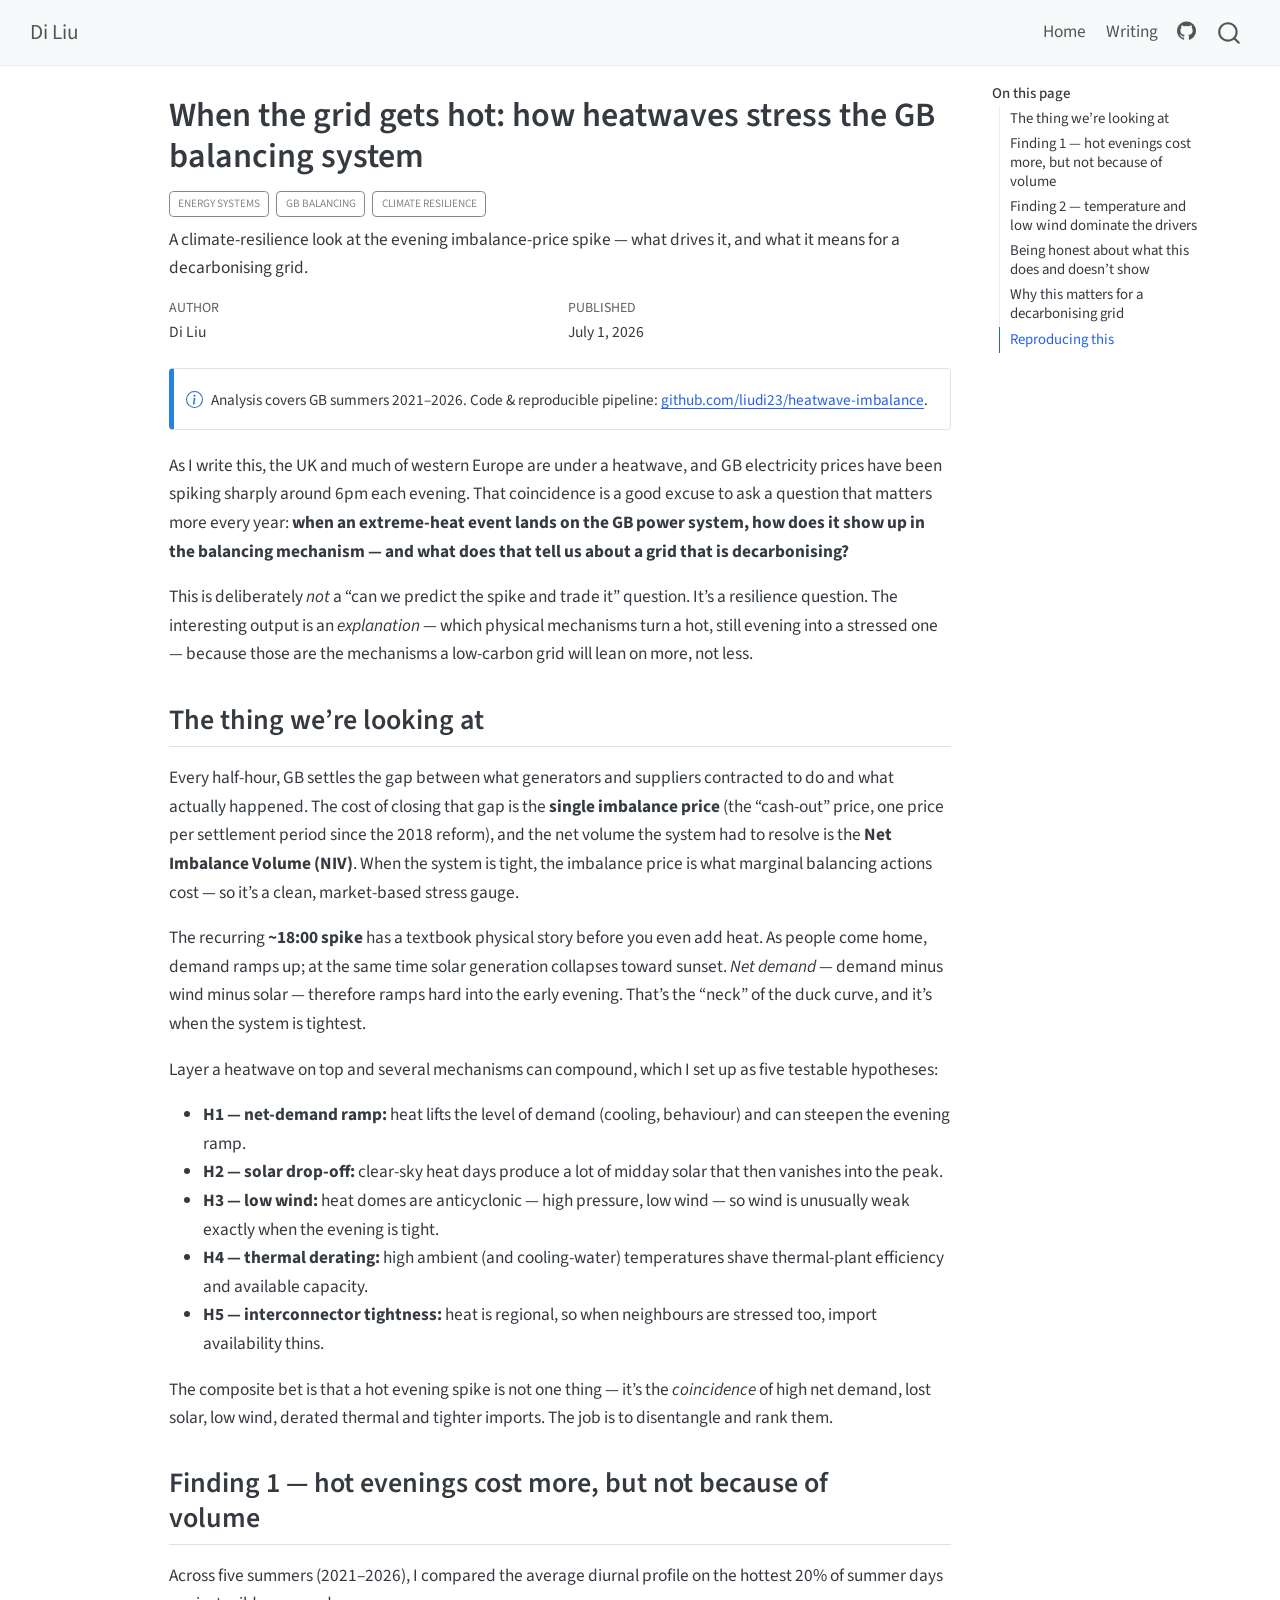
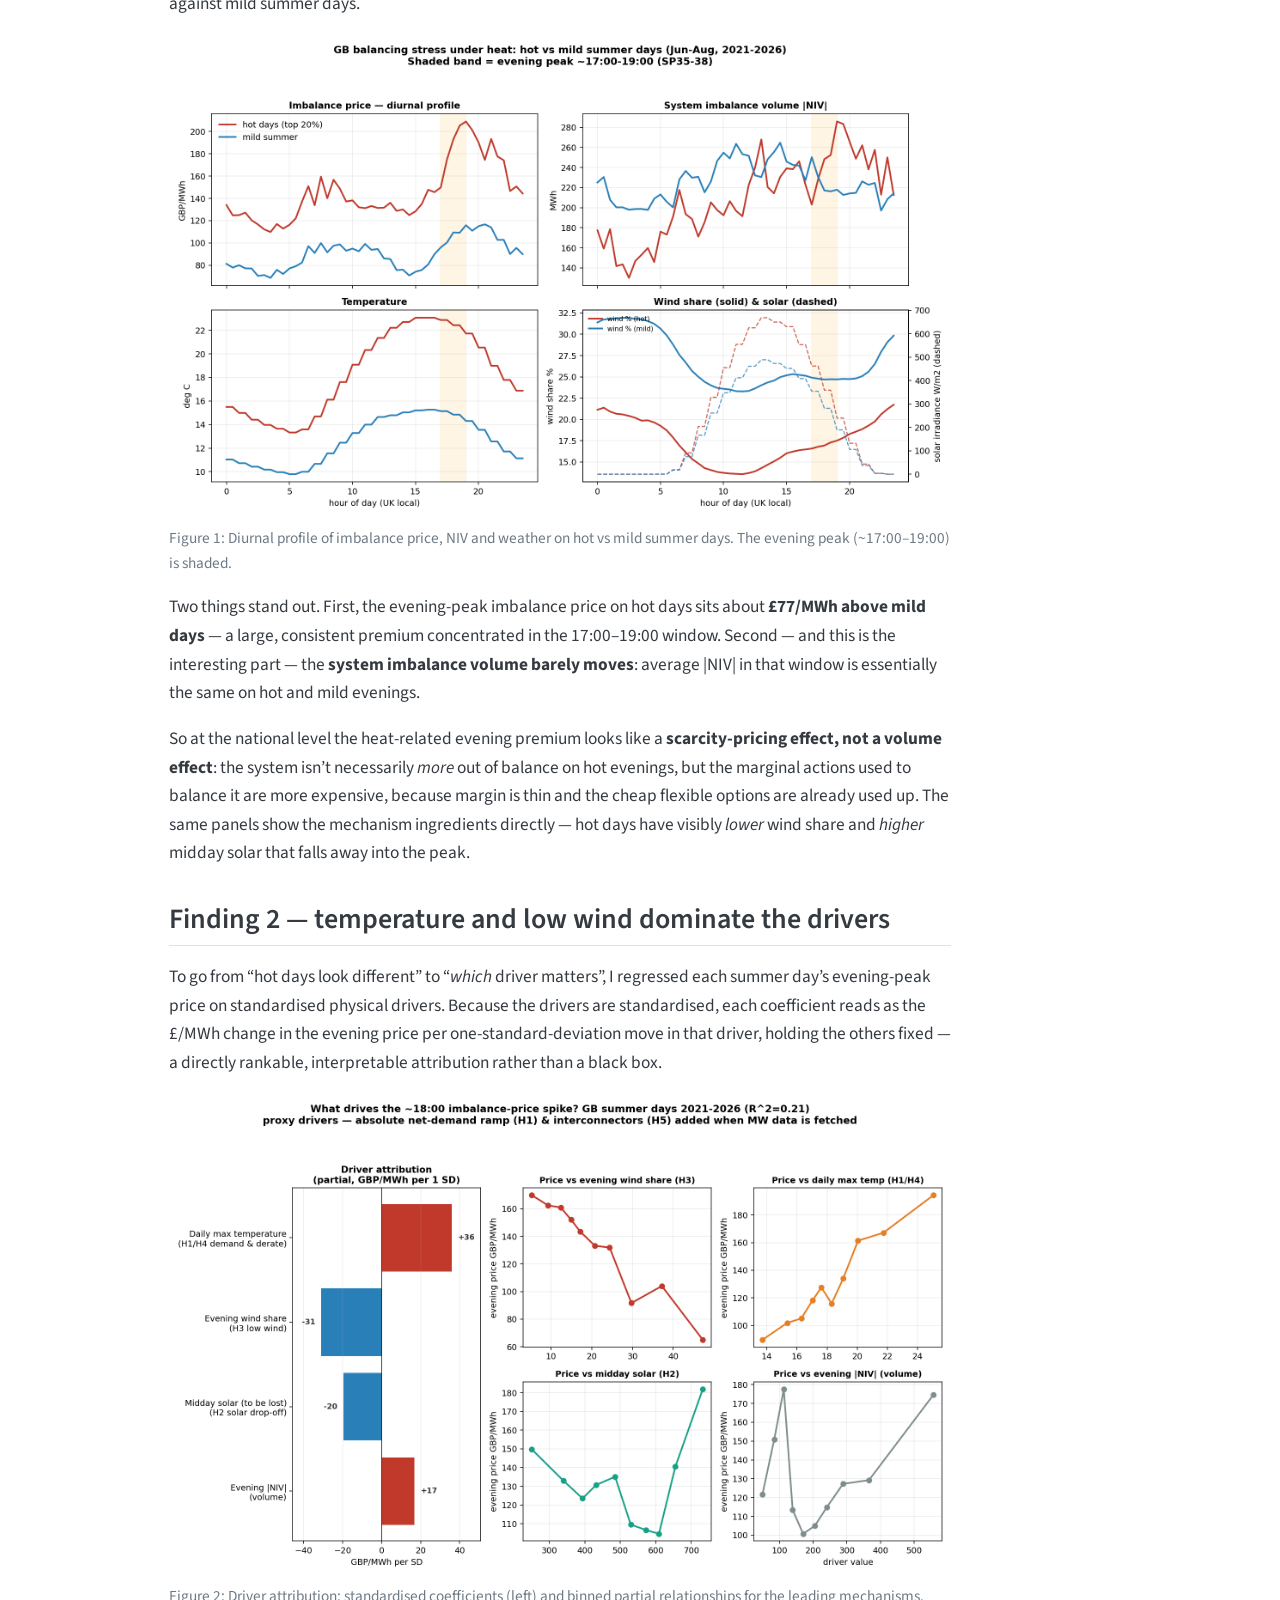
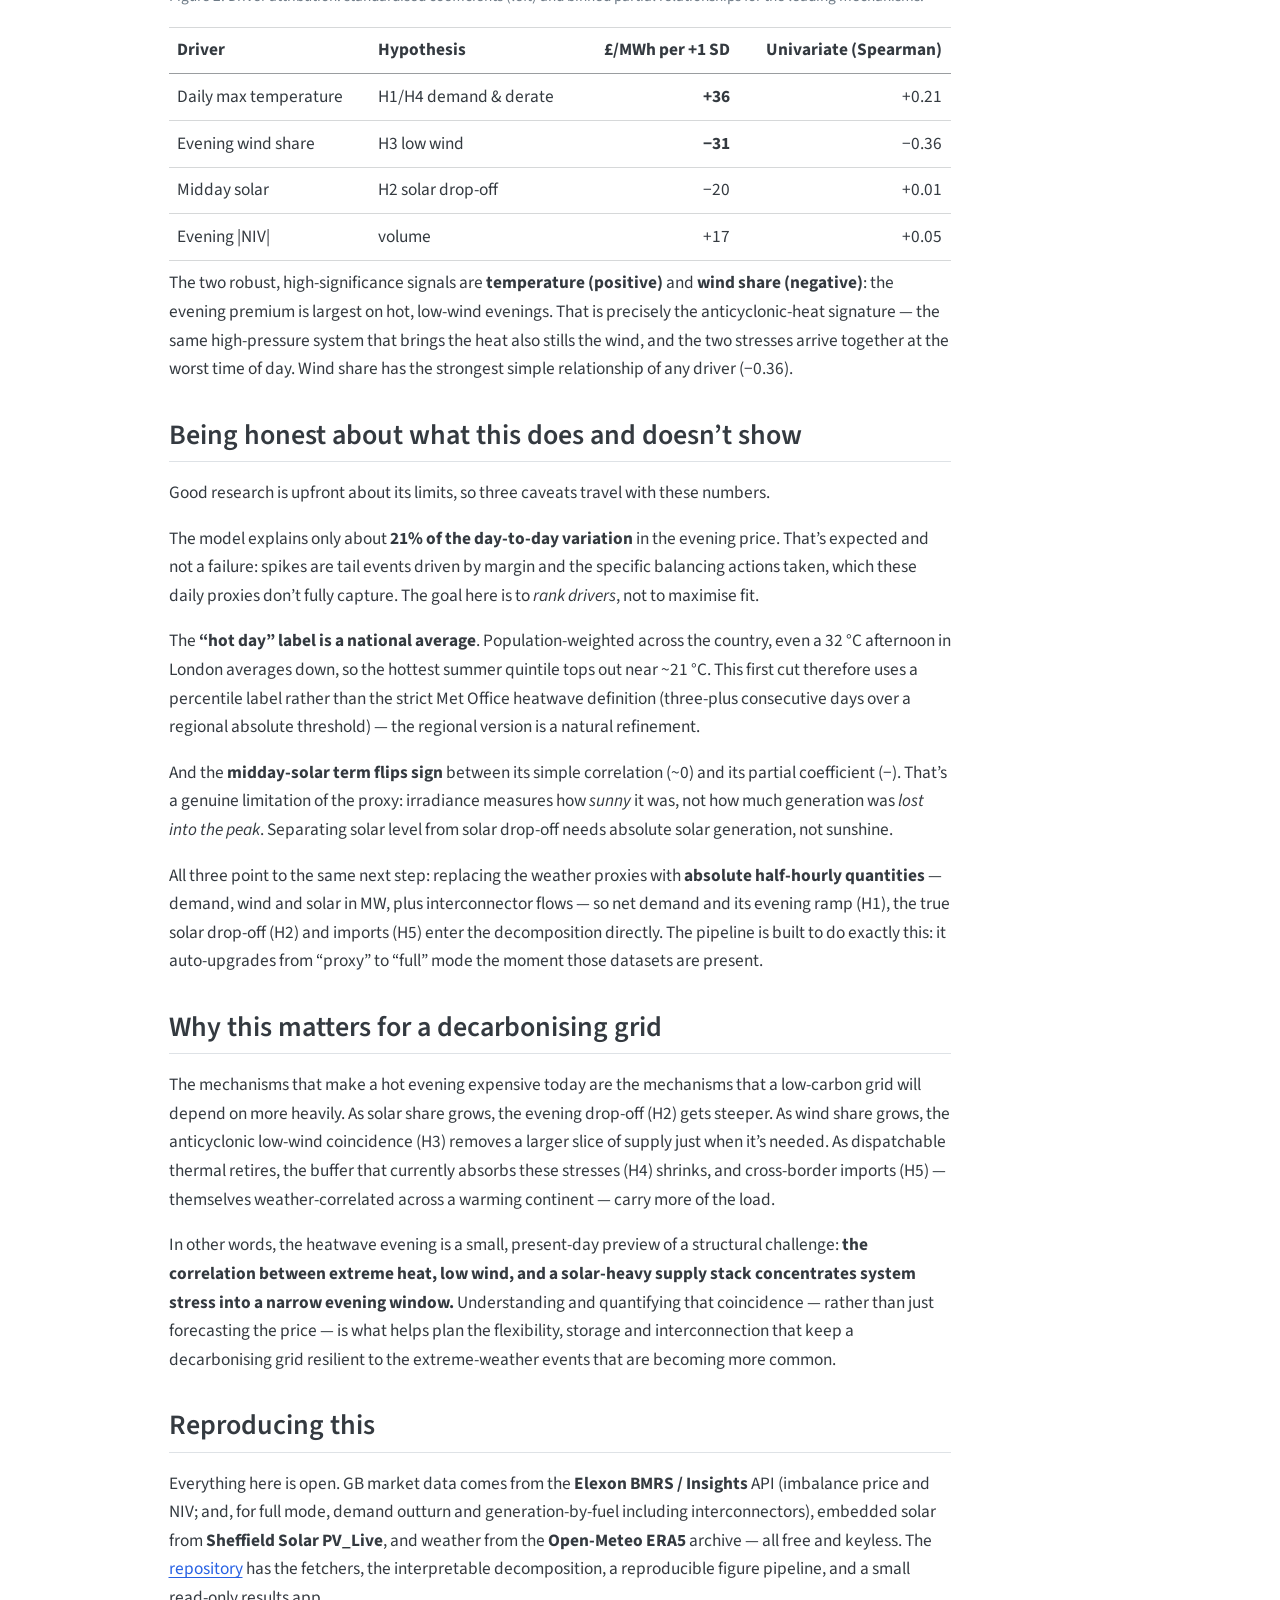
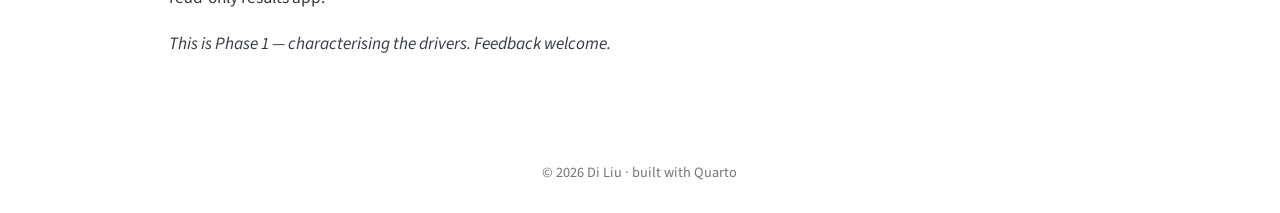
==== commit c25bfc41: "Built site for gh-pages" ====
--- a/posts/heatwave-imbalance/index.html
+++ b/posts/heatwave-imbalance/index.html
@@ -2,7 +2,7 @@
 <html xmlns="http://www.w3.org/1999/xhtml" lang="en" xml:lang="en"><head>
 
 <meta charset="utf-8">
-<meta name="generator" content="quarto-1.9.38">
+<meta name="generator" content="quarto-1.10.18">
 
 <meta name="viewport" content="width=device-width, initial-scale=1.0, user-scalable=yes">
 
@@ -15,10 +15,13 @@
 /* Default styles provided by pandoc.
 ** See https://pandoc.org/MANUAL.html#variables-for-html for config info.
 */
-code{white-space: pre-wrap;}
 span.smallcaps{font-variant: small-caps;}
-div.columns{display: flex; gap: min(4vw, 1.5em);}
-div.column{flex: auto; overflow-x: auto;}
+div.columns{display: flex; gap: 1.5em;}
+div.column{flex: auto;}
+@media screen {
+div.columns{gap: min(4vw, 1.5em);}
+div.column{overflow-x: auto;}
+}
 div.hanging-indent{margin-left: 1.5em; text-indent: -1.5em;}
 ul.task-list{list-style: none;}
 ul.task-list li input[type="checkbox"] {
@@ -42,10 +45,10 @@
 <script src="../../site_libs/quarto-html/tippy.umd.min.js"></script>
 <script src="../../site_libs/quarto-html/anchor.min.js"></script>
 <link href="../../site_libs/quarto-html/tippy.css" rel="stylesheet">
-<link href="../../site_libs/quarto-html/quarto-syntax-highlighting-15634bcf2e68342d4ad2dfa704d543f6.css" rel="stylesheet" id="quarto-text-highlighting-styles">
+<link href="../../site_libs/quarto-html/quarto-syntax-highlighting-64a204ab8560d761af7679ceaba22944.css" rel="stylesheet" id="quarto-text-highlighting-styles">
 <script src="../../site_libs/bootstrap/bootstrap.min.js"></script>
 <link href="../../site_libs/bootstrap/bootstrap-icons.css" rel="stylesheet">
-<link href="../../site_libs/bootstrap/bootstrap-bba5ebae505b5c03f3f0d8040a416a6b.min.css" rel="stylesheet" append-hash="true" id="quarto-bootstrap" data-mode="light">
+<link href="../../site_libs/bootstrap/bootstrap-6ac2aec46ad7f46b16024ee4409aa65c.min.css" rel="stylesheet" append-hash="true" id="quarto-bootstrap" data-mode="light">
 <script id="quarto-search-options" type="application/json">{
   "location": "navbar",
   "copy-button": false,
--- a/site_libs/quarto-html/quarto-syntax-highlighting-64a204ab8560d761af7679ceaba22944.css
+++ b/site_libs/quarto-html/quarto-syntax-highlighting-64a204ab8560d761af7679ceaba22944.css
@@ -0,0 +1,236 @@
+/* quarto syntax highlight colors */
+:root {
+  --quarto-hl-ot-color: #003B4F;
+  --quarto-hl-at-color: #657422;
+  --quarto-hl-ss-color: #20794D;
+  --quarto-hl-an-color: #5E5E5E;
+  --quarto-hl-fu-color: #4758AB;
+  --quarto-hl-st-color: #20794D;
+  --quarto-hl-cf-color: #003B4F;
+  --quarto-hl-op-color: #5E5E5E;
+  --quarto-hl-er-color: #AD0000;
+  --quarto-hl-bn-color: #AD0000;
+  --quarto-hl-al-color: #AD0000;
+  --quarto-hl-va-color: #111111;
+  --quarto-hl-bu-color: inherit;
+  --quarto-hl-ex-color: inherit;
+  --quarto-hl-pp-color: #AD0000;
+  --quarto-hl-in-color: #5E5E5E;
+  --quarto-hl-vs-color: #20794D;
+  --quarto-hl-wa-color: #5E5E5E;
+  --quarto-hl-do-color: #5E5E5E;
+  --quarto-hl-im-color: #00769E;
+  --quarto-hl-ch-color: #20794D;
+  --quarto-hl-dt-color: #AD0000;
+  --quarto-hl-fl-color: #AD0000;
+  --quarto-hl-co-color: #5E5E5E;
+  --quarto-hl-cv-color: #5E5E5E;
+  --quarto-hl-cn-color: #8f5902;
+  --quarto-hl-sc-color: #5E5E5E;
+  --quarto-hl-dv-color: #AD0000;
+  --quarto-hl-kw-color: #003B4F;
+}
+
+/* other quarto variables */
+:root {
+  --quarto-font-monospace: SFMono-Regular, Menlo, Monaco, Consolas, "Liberation Mono", "Courier New", monospace;
+}
+
+/* syntax highlight based on Pandoc's rules */
+pre > code.sourceCode > span {
+  color: #003B4F;
+}
+
+code.sourceCode > span {
+  color: #003B4F;
+}
+
+div.sourceCode,
+div.sourceCode pre.sourceCode {
+  color: #003B4F;
+}
+
+/* Normal */
+code span {
+  color: #003B4F;
+}
+
+/* Alert */
+code span.al {
+  color: #AD0000;
+  font-style: inherit;
+}
+
+/* Annotation */
+code span.an {
+  color: #5E5E5E;
+  font-style: inherit;
+}
+
+/* Attribute */
+code span.at {
+  color: #657422;
+  font-style: inherit;
+}
+
+/* BaseN */
+code span.bn {
+  color: #AD0000;
+  font-style: inherit;
+}
+
+/* BuiltIn */
+code span.bu {
+  font-style: inherit;
+}
+
+/* ControlFlow */
+code span.cf {
+  color: #003B4F;
+  font-weight: bold;
+  font-style: inherit;
+}
+
+/* Char */
+code span.ch {
+  color: #20794D;
+  font-style: inherit;
+}
+
+/* Constant */
+code span.cn {
+  color: #8f5902;
+  font-style: inherit;
+}
+
+/* Comment */
+code span.co {
+  color: #5E5E5E;
+  font-style: inherit;
+}
+
+/* CommentVar */
+code span.cv {
+  color: #5E5E5E;
+  font-style: italic;
+}
+
+/* Documentation */
+code span.do {
+  color: #5E5E5E;
+  font-style: italic;
+}
+
+/* DataType */
+code span.dt {
+  color: #AD0000;
+  font-style: inherit;
+}
+
+/* DecVal */
+code span.dv {
+  color: #AD0000;
+  font-style: inherit;
+}
+
+/* Error */
+code span.er {
+  color: #AD0000;
+  font-style: inherit;
+}
+
+/* Extension */
+code span.ex {
+  font-style: inherit;
+}
+
+/* Float */
+code span.fl {
+  color: #AD0000;
+  font-style: inherit;
+}
+
+/* Function */
+code span.fu {
+  color: #4758AB;
+  font-style: inherit;
+}
+
+/* Import */
+code span.im {
+  color: #00769E;
+  font-style: inherit;
+}
+
+/* Information */
+code span.in {
+  color: #5E5E5E;
+  font-style: inherit;
+}
+
+/* Keyword */
+code span.kw {
+  color: #003B4F;
+  font-weight: bold;
+  font-style: inherit;
+}
+
+/* Operator */
+code span.op {
+  color: #5E5E5E;
+  font-style: inherit;
+}
+
+/* Other */
+code span.ot {
+  color: #003B4F;
+  font-style: inherit;
+}
+
+/* Preprocessor */
+code span.pp {
+  color: #AD0000;
+  font-style: inherit;
+}
+
+/* SpecialChar */
+code span.sc {
+  color: #5E5E5E;
+  font-style: inherit;
+}
+
+/* SpecialString */
+code span.ss {
+  color: #20794D;
+  font-style: inherit;
+}
+
+/* String */
+code span.st {
+  color: #20794D;
+  font-style: inherit;
+}
+
+/* Variable */
+code span.va {
+  color: #111111;
+  font-style: inherit;
+}
+
+/* VerbatimString */
+code span.vs {
+  color: #20794D;
+  font-style: inherit;
+}
+
+/* Warning */
+code span.wa {
+  color: #5E5E5E;
+  font-style: italic;
+}
+
+.prevent-inlining {
+  content: "</";
+}
+
+/*# sourceMappingURL=9d8d5bb603a83b8298b89080a598c93b.css.map */
